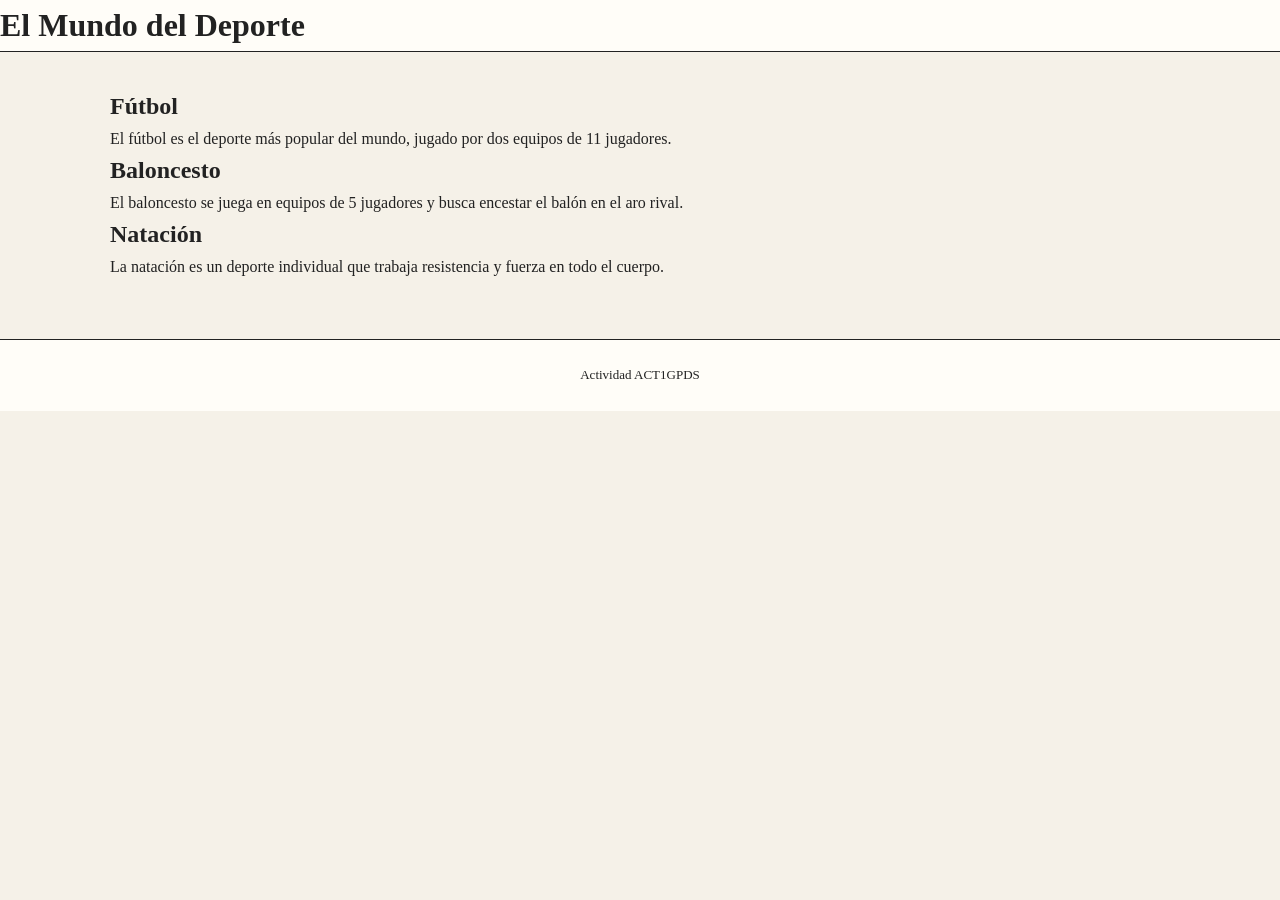
==== deportes.html @ 5f246396 "Vista de deportes agregada por sabina ortega" ====
<!DOCTYPE html>
<html lang="es">
<head>
  <meta charset="UTF-8">
  <title>Deportes</title>
  <link rel="stylesheet" href="estilos.css">
</head>
<body>
  <header>
    <h1>El Mundo del Deporte</h1>
  </header>

  <main>
    <section class="deporte">
      <h2>Fútbol</h2>
      <p>El fútbol es el deporte más popular del mundo, jugado por dos equipos de 11 jugadores.</p>
    </section>

    <section class="deporte">
      <h2>Baloncesto</h2>
      <p>El baloncesto se juega en equipos de 5 jugadores y busca encestar el balón en el aro rival.</p>
    </section>

    <section class="deporte">
      <h2>Natación</h2>
      <p>La natación es un deporte individual que trabaja resistencia y fuerza en todo el cuerpo.</p>
    </section>
  </main>

  <footer>
    <p>Actividad ACT1GPDS</p>
  </footer>
</body>
</html>
---- estilos.css ----
* {
    margin: 0;
    padding: 0;
    box-sizing: border-box;
}

body {
    font-family: Georgia, "Times New Roman", serif;
    background: #f5f1e8;
    color: #222;
    line-height: 1.6;
}

header {
    background: #fffdf8;
    border-bottom: 1px solid #222;
}

.encabezado {
    text-align: center;
    padding: 20px 15px 16px;
}

.encabezado h1 {
    font-size: clamp(42px, 8vw, 76px);
    letter-spacing: 8px;
    line-height: 1;
}

.fecha {
    font-size: 14px;
    text-transform: uppercase;
    letter-spacing: 1px;
}

.lema {
    font-size: 15px;
    font-style: italic;
    margin-top: 8px;
}

nav {
    display: flex;
    justify-content: center;
    flex-wrap: wrap;
    border-top: 1px solid #222;
}

nav a {
    color: #222;
    text-decoration: none;
    text-transform: uppercase;
    font-weight: bold;
    font-size: 14px;
    padding: 12px 20px;
    border-right: 1px solid #ccc;
}

nav a:hover,
nav a.activo {
    background: #222;
    color: white;
}

main {
    max-width: 1100px;
    margin: 35px auto;
    padding: 0 20px;
}

.principal,
.noticia-grande {
    display: grid;
    grid-template-columns: 1.5fr 1fr;
    gap: 30px;
    align-items: center;
    border-top: 4px solid #222;
    border-bottom: 1px solid #999;
    padding: 30px 0;
}

.principal h2,
.noticia-grande h2 {
    font-size: clamp(30px, 5vw, 48px);
    line-height: 1.05;
    margin: 12px 0;
}

.imagen-placeholder {
    min-height: 260px;
    background: #ded8ca;
    display: flex;
    align-items: center;
    justify-content: center;
    font-size: 100px;
    border: 1px solid #bbb;
}

.rosa { background: #ead6d9; }
.morado { background: #dcd4e8; }
.oscuro { background: #d4d4d4; }

.etiqueta {
    display: inline-block;
    background: #222;
    color: white;
    padding: 4px 9px;
    font-size: 12px;
    font-weight: bold;
    letter-spacing: 1px;
}

.boton {
    display: inline-block;
    margin-top: 15px;
    padding: 10px 16px;
    background: #222;
    color: white;
    text-decoration: none;
}

.titulo-seccion {
    border-bottom: 2px solid #222;
    padding-bottom: 8px;
    margin: 35px 0 20px;
}

.tarjetas {
    display: grid;
    grid-template-columns: repeat(4, 1fr);
    gap: 18px;
}

.tarjeta {
    background: #fffdf8;
    border: 1px solid #ccc;
    padding: 20px;
}

.tarjeta h3 {
    font-size: 22px;
    line-height: 1.2;
    margin: 8px 0;
}

.tarjeta a {
    color: #222;
    font-weight: bold;
}

.cabecera-pagina {
    text-align: center;
    border-bottom: 3px solid #222;
    padding-bottom: 25px;
    margin-bottom: 25px;
}

.cabecera-pagina h2 {
    font-size: 50px;
    line-height: 1.1;
    margin: 8px 0;
}

.clima-box {
    background: #fffdf8;
    border: 1px solid #ccc;
    padding: 30px;
    display: flex;
    align-items: center;
    gap: 35px;
}

.temperatura {
    font-size: 34px;
}

.temperatura strong {
    font-size: 65px;
}

.pronostico {
    display: grid;
    grid-template-columns: repeat(4, 1fr);
    gap: 15px;
}

.pronostico div {
    background: #fffdf8;
    border: 1px solid #ccc;
    text-align: center;
    padding: 18px;
}

.pronostico span,
.pronostico strong,
.pronostico small {
    display: block;
    margin: 5px;
}

.pronostico span {
    font-size: 35px;
}

.pronostico strong {
    font-size: 25px;
}

.aviso {
    margin-top: 25px;
    padding: 20px;
    border-left: 5px solid #222;
    background: #fffdf8;
}

.nota {
    font-size: 13px;
    font-style: italic;
    margin-top: 15px;
    color: #666;
}

footer {
    margin-top: 60px;
    padding: 25px;
    text-align: center;
    border-top: 1px solid #222;
    background: #fffdf8;
    font-size: 13px;
}

@media (max-width: 800px) {
    .principal,
    .noticia-grande {
        grid-template-columns: 1fr;
    }

    .tarjetas {
        grid-template-columns: repeat(2, 1fr);
    }

    .pronostico {
        grid-template-columns: repeat(2, 1fr);
    }
}

@media (max-width: 500px) {
    .encabezado h1 {
        letter-spacing: 4px;
    }

    nav a {
        flex: 1 1 33%;
        text-align: center;
        padding: 10px 5px;
    }

    .tarjetas,
    .pronostico {
        grid-template-columns: 1fr;
    }

    .clima-box {
        flex-direction: column;
        text-align: center;
    }
}
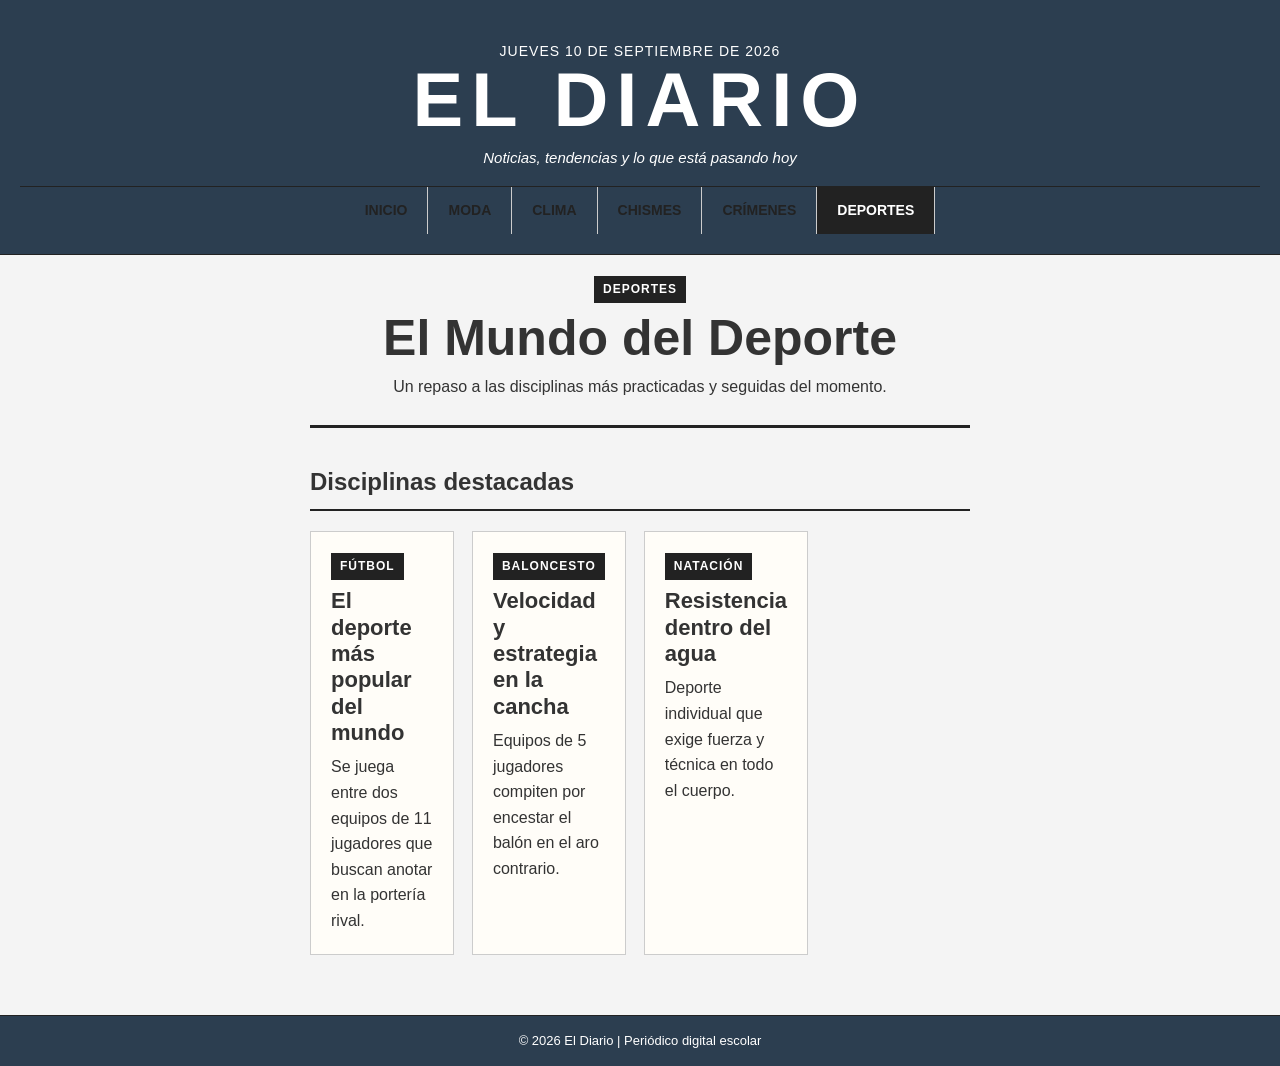
==== commit da6e32bd: "cambios por sabina Updated the structure and content of the Deportes page, including new header, nav" ====
--- a/deportes.html
+++ b/deportes.html
@@ -1,34 +1,57 @@
 <!DOCTYPE html>
 <html lang="es">
 <head>
-  <meta charset="UTF-8">
-  <title>Deportes</title>
-  <link rel="stylesheet" href="estilos.css">
+    <meta charset="UTF-8">
+    <meta name="viewport" content="width=device-width, initial-scale=1.0">
+    <title>El Diario | Deportes</title>
+    <link rel="stylesheet" href="estilos.css">
 </head>
 <body>
-  <header>
-    <h1>El Mundo del Deporte</h1>
-  </header>
+<header>
+    <div class="encabezado">
+        <p class="fecha">Jueves 10 de septiembre de 2026</p>
+        <h1>EL DIARIO</h1>
+        <p class="lema">Noticias, tendencias y lo que está pasando hoy</p>
+    </div>
+    <nav>
+        <a href="index.html">Inicio</a>
+        <a href="moda.html">Moda</a>
+        <a href="clima.html">Clima</a>
+        <a href="chismes.html">Chismes</a>
+        <a href="crimenes.html">Crímenes</a>
+        <a class="activo" href="deportes.html">Deportes</a>
+    </nav>
+</header>
 
-  <main>
-    <section class="deporte">
-      <h2>Fútbol</h2>
-      <p>El fútbol es el deporte más popular del mundo, jugado por dos equipos de 11 jugadores.</p>
+<main>
+    <div class="cabecera-pagina">
+        <span class="etiqueta">DEPORTES</span>
+        <h2>El Mundo del Deporte</h2>
+        <p>Un repaso a las disciplinas más practicadas y seguidas del momento.</p>
+    </div>
+
+    <h2 class="titulo-seccion">Disciplinas destacadas</h2>
+    <section class="tarjetas">
+        <article class="tarjeta">
+            <span class="etiqueta">FÚTBOL</span>
+            <h3>El deporte más popular del mundo</h3>
+            <p>Se juega entre dos equipos de 11 jugadores que buscan anotar en la portería rival.</p>
+        </article>
+        <article class="tarjeta">
+            <span class="etiqueta">BALONCESTO</span>
+            <h3>Velocidad y estrategia en la cancha</h3>
+            <p>Equipos de 5 jugadores compiten por encestar el balón en el aro contrario.</p>
+        </article>
+        <article class="tarjeta">
+            <span class="etiqueta">NATACIÓN</span>
+            <h3>Resistencia dentro del agua</h3>
+            <p>Deporte individual que exige fuerza y técnica en todo el cuerpo.</p>
+        </article>
     </section>
+</main>
 
-    <section class="deporte">
-      <h2>Baloncesto</h2>
-      <p>El baloncesto se juega en equipos de 5 jugadores y busca encestar el balón en el aro rival.</p>
-    </section>
-
-    <section class="deporte">
-      <h2>Natación</h2>
-      <p>La natación es un deporte individual que trabaja resistencia y fuerza en todo el cuerpo.</p>
-    </section>
-  </main>
-
-  <footer>
-    <p>Actividad ACT1GPDS</p>
-  </footer>
+<footer>
+    <p>© 2026 El Diario | Periódico digital escolar</p>
+</footer>
 </body>
 </html>
--- a/estilos.css
+++ b/estilos.css
@@ -265,3 +265,43 @@
         text-align: center;
     }
 }
+
+body {
+  font-family: Arial, sans-serif;
+  margin: 0;
+  padding: 0;
+  background-color: #f4f4f4;
+  color: #333;
+}
+
+header {
+  background-color: #2c3e50;
+  color: white;
+  text-align: center;
+  padding: 20px;
+}
+
+main {
+  max-width: 700px;
+  margin: 20px auto;
+  padding: 0 20px;
+}
+
+.deporte {
+  background: white;
+  border-radius: 8px;
+  padding: 15px 20px;
+  margin-bottom: 15px;
+  box-shadow: 0 2px 4px rgba(0,0,0,0.1);
+}
+
+.deporte h2 {
+  color: #2c3e50;
+}
+
+footer {
+  text-align: center;
+  padding: 15px;
+  background-color: #2c3e50;
+  color: white;
+}
